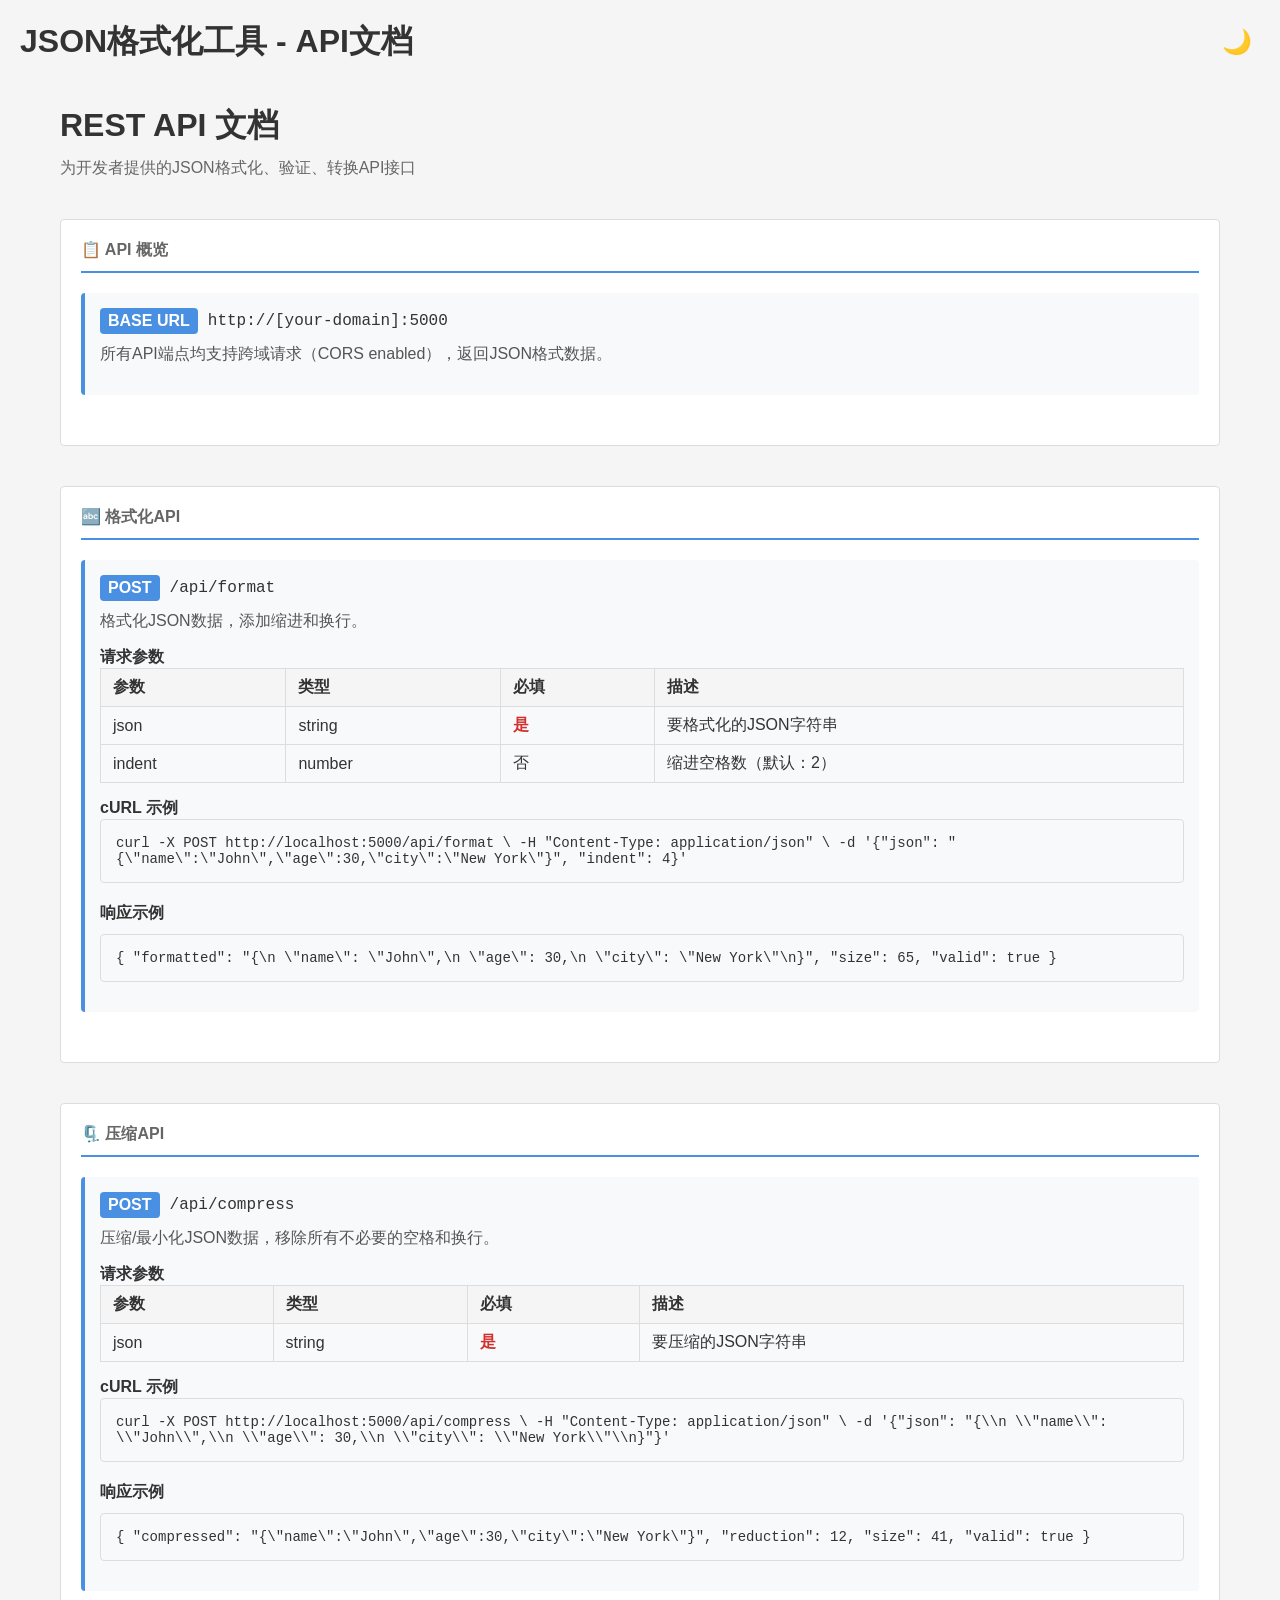
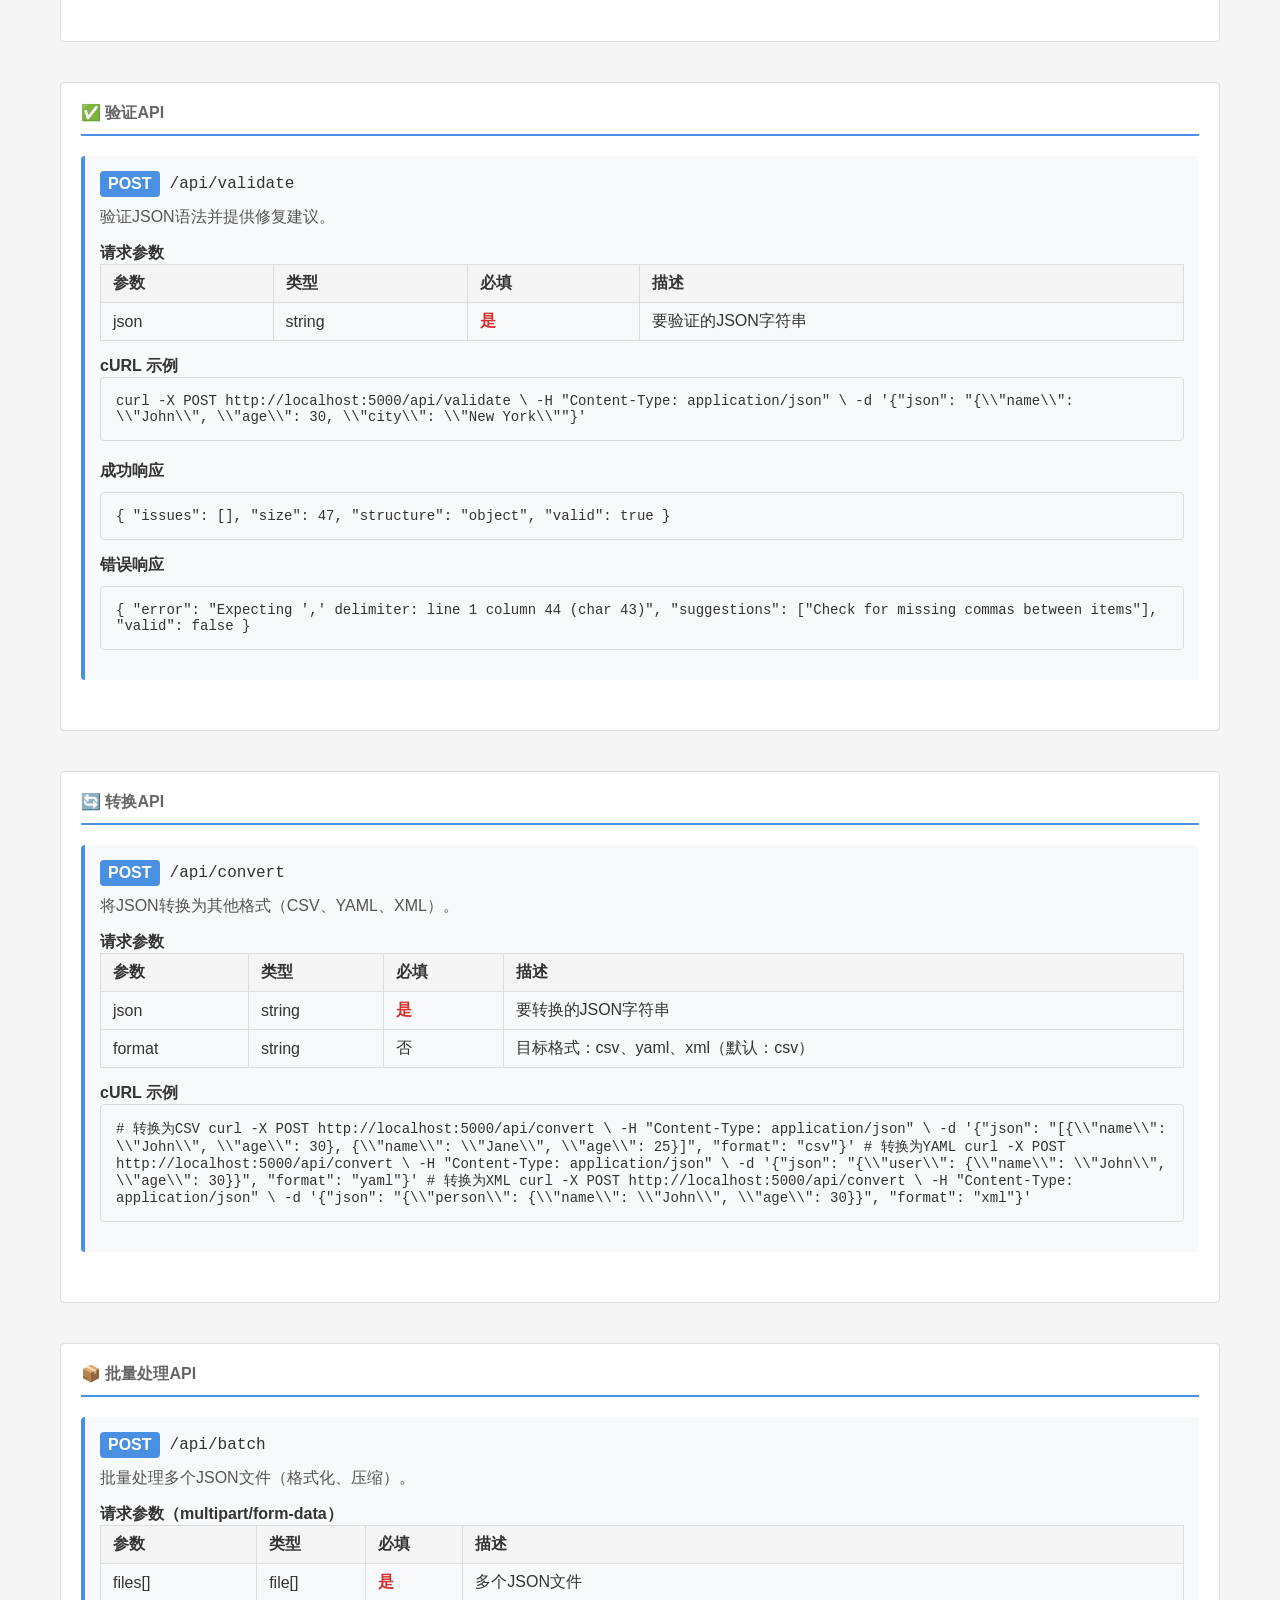
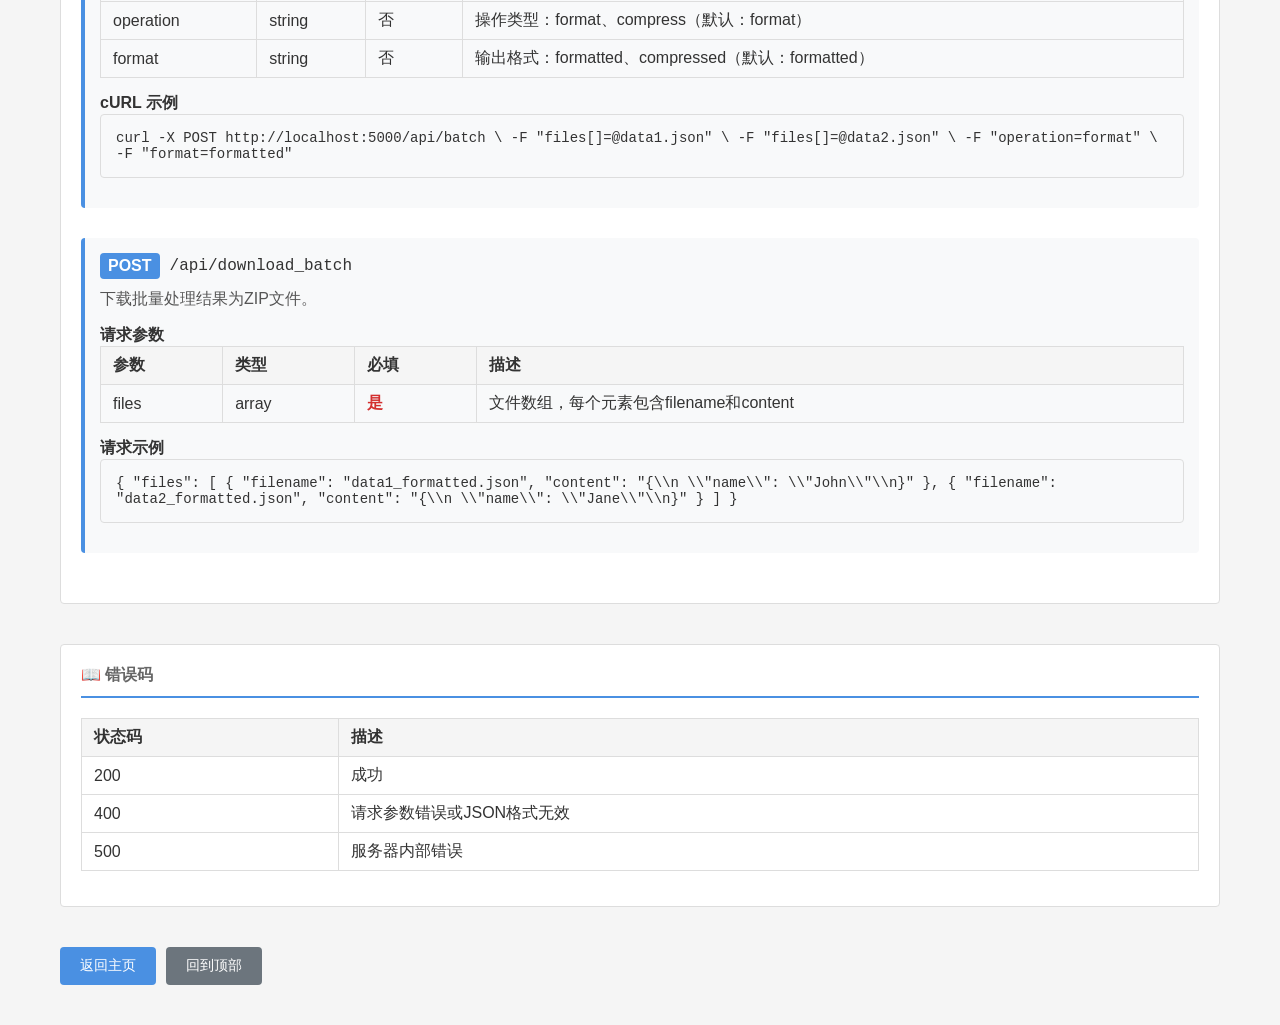
==== templates/api_docs.html @ c49b16a7 "feat: 添加REST API文档与示例（五期） - 创建API文档页面 (/api/docs)，详细说明所有接口 - 提供格式化API接口示例，支持缩进配置 - 提供压缩、验证、转换API示例 -" ====
<!DOCTYPE html>
<html lang="zh-CN">
<head>
    <meta charset="UTF-8">
    <meta name="viewport" content="width=device-width, initial-scale=1.0">
    <title>JSON格式化工具 - API文档</title>
    <link rel="stylesheet" href="/static/style.css">
    <style>
        .api-container {
            max-width: 1200px;
            margin: 0 auto;
            padding: 20px;
        }
        
        .api-header {
            margin-bottom: 40px;
        }
        
        .api-header h1 {
            margin-bottom: 10px;
        }
        
        .api-header .subtitle {
            color: #666;
            font-size: 16px;
        }
        
        .api-section {
            margin-bottom: 40px;
            padding: 20px;
            background-color: white;
            border: 1px solid #ddd;
            border-radius: 4px;
        }
        
        body.dark-theme .api-section {
            background-color: #2d2d2d;
            border-color: #444;
        }
        
        .api-section h2 {
            margin-top: 0;
            margin-bottom: 20px;
            padding-bottom: 10px;
            border-bottom: 2px solid #4a90e2;
        }
        
        .endpoint {
            margin-bottom: 30px;
            padding: 15px;
            background-color: #f8f9fa;
            border-left: 4px solid #4a90e2;
            border-radius: 4px;
        }
        
        body.dark-theme .endpoint {
            background-color: #363636;
        }
        
        .endpoint-header {
            display: flex;
            align-items: center;
            margin-bottom: 10px;
        }
        
        .method {
            display: inline-block;
            padding: 4px 8px;
            background-color: #4a90e2;
            color: white;
            border-radius: 4px;
            font-weight: bold;
            margin-right: 10px;
        }
        
        .path {
            font-family: monospace;
            font-size: 16px;
            color: #333;
        }
        
        body.dark-theme .path {
            color: #e0e0e0;
        }
        
        .endpoint-desc {
            margin-bottom: 15px;
            color: #555;
        }
        
        body.dark-theme .endpoint-desc {
            color: #ccc;
        }
        
        .param-table {
            width: 100%;
            border-collapse: collapse;
            margin-bottom: 15px;
        }
        
        .param-table th, .param-table td {
            padding: 8px 12px;
            text-align: left;
            border: 1px solid #ddd;
        }
        
        body.dark-theme .param-table th,
        body.dark-theme .param-table td {
            border-color: #444;
        }
        
        .param-table th {
            background-color: #f5f5f5;
            font-weight: bold;
        }
        
        body.dark-theme .param-table th {
            background-color: #363636;
        }
        
        .required {
            color: #d32f2f;
            font-weight: bold;
        }
        
        .code-block {
            background-color: #f8f9fa;
            border: 1px solid #ddd;
            border-radius: 4px;
            padding: 15px;
            font-family: "Monaco", "Menlo", "Ubuntu Mono", monospace;
            font-size: 14px;
            overflow-x: auto;
            margin-bottom: 15px;
        }
        
        body.dark-theme .code-block {
            background-color: #2d2d2d;
            border-color: #444;
        }
        
        .response-example {
            margin-top: 20px;
        }
        
        .response-example h4 {
            margin-bottom: 10px;
        }
        
        .nav-buttons {
            margin-top: 30px;
            display: flex;
            gap: 10px;
        }
        
        .nav-btn {
            padding: 10px 20px;
            background-color: #4a90e2;
            color: white;
            border: none;
            border-radius: 4px;
            cursor: pointer;
            text-decoration: none;
            display: inline-block;
            font-size: 14px;
        }
        
        .nav-btn:hover {
            background-color: #357abd;
        }
        
        .nav-btn.secondary {
            background-color: #6c757d;
        }
        
        .nav-btn.secondary:hover {
            background-color: #5a6268;
        }
    </style>
</head>
<body>
    <div class="container">
        <div class="header">
            <h1>JSON格式化工具 - API文档</h1>
            <button id="theme-toggle" class="theme-toggle" title="切换主题">🌙</button>
        </div>
        
        <div class="api-container">
            <div class="api-header">
                <h1>REST API 文档</h1>
                <div class="subtitle">
                    为开发者提供的JSON格式化、验证、转换API接口
                </div>
            </div>
            
            <div class="api-section">
                <h2>📋 API 概览</h2>
                <div class="endpoint">
                    <div class="endpoint-header">
                        <span class="method">BASE URL</span>
                        <span class="path">http://[your-domain]:5000</span>
                    </div>
                    <div class="endpoint-desc">
                        所有API端点均支持跨域请求（CORS enabled），返回JSON格式数据。
                    </div>
                </div>
            </div>
            
            <div class="api-section">
                <h2>🔤 格式化API</h2>
                
                <div class="endpoint">
                    <div class="endpoint-header">
                        <span class="method">POST</span>
                        <span class="path">/api/format</span>
                    </div>
                    <div class="endpoint-desc">
                        格式化JSON数据，添加缩进和换行。
                    </div>
                    
                    <h4>请求参数</h4>
                    <table class="param-table">
                        <thead>
                            <tr>
                                <th>参数</th>
                                <th>类型</th>
                                <th>必填</th>
                                <th>描述</th>
                            </tr>
                        </thead>
                        <tbody>
                            <tr>
                                <td>json</td>
                                <td>string</td>
                                <td><span class="required">是</span></td>
                                <td>要格式化的JSON字符串</td>
                            </tr>
                            <tr>
                                <td>indent</td>
                                <td>number</td>
                                <td>否</td>
                                <td>缩进空格数（默认：2）</td>
                            </tr>
                        </tbody>
                    </table>
                    
                    <h4>cURL 示例</h4>
                    <div class="code-block">
curl -X POST http://localhost:5000/api/format \
  -H "Content-Type: application/json" \
  -d '{"json": "{\"name\":\"John\",\"age\":30,\"city\":\"New York\"}", "indent": 4}'
                    </div>
                    
                    <div class="response-example">
                        <h4>响应示例</h4>
                        <div class="code-block">
{
  "formatted": "{\n    \"name\": \"John\",\n    \"age\": 30,\n    \"city\": \"New York\"\n}",
  "size": 65,
  "valid": true
}
                        </div>
                    </div>
                </div>
            </div>
            
            <div class="api-section">
                <h2>🗜️ 压缩API</h2>
                
                <div class="endpoint">
                    <div class="endpoint-header">
                        <span class="method">POST</span>
                        <span class="path">/api/compress</span>
                    </div>
                    <div class="endpoint-desc">
                        压缩/最小化JSON数据，移除所有不必要的空格和换行。
                    </div>
                    
                    <h4>请求参数</h4>
                    <table class="param-table">
                        <thead>
                            <tr>
                                <th>参数</th>
                                <th>类型</th>
                                <th>必填</th>
                                <th>描述</th>
                            </tr>
                        </thead>
                        <tbody>
                            <tr>
                                <td>json</td>
                                <td>string</td>
                                <td><span class="required">是</span></td>
                                <td>要压缩的JSON字符串</td>
                            </tr>
                        </tbody>
                    </table>
                    
                    <h4>cURL 示例</h4>
                    <div class="code-block">
curl -X POST http://localhost:5000/api/compress \
  -H "Content-Type: application/json" \
  -d '{"json": "{\\n    \\"name\\": \\"John\\",\\n    \\"age\\": 30,\\n    \\"city\\": \\"New York\\"\\n}"}'
                    </div>
                    
                    <div class="response-example">
                        <h4>响应示例</h4>
                        <div class="code-block">
{
  "compressed": "{\"name\":\"John\",\"age\":30,\"city\":\"New York\"}",
  "reduction": 12,
  "size": 41,
  "valid": true
}
                        </div>
                    </div>
                </div>
            </div>
            
            <div class="api-section">
                <h2>✅ 验证API</h2>
                
                <div class="endpoint">
                    <div class="endpoint-header">
                        <span class="method">POST</span>
                        <span class="path">/api/validate</span>
                    </div>
                    <div class="endpoint-desc">
                        验证JSON语法并提供修复建议。
                    </div>
                    
                    <h4>请求参数</h4>
                    <table class="param-table">
                        <thead>
                            <tr>
                                <th>参数</th>
                                <th>类型</th>
                                <th>必填</th>
                                <th>描述</th>
                            </tr>
                        </thead>
                        <tbody>
                            <tr>
                                <td>json</td>
                                <td>string</td>
                                <td><span class="required">是</span></td>
                                <td>要验证的JSON字符串</td>
                            </tr>
                        </tbody>
                    </table>
                    
                    <h4>cURL 示例</h4>
                    <div class="code-block">
curl -X POST http://localhost:5000/api/validate \
  -H "Content-Type: application/json" \
  -d '{"json": "{\\"name\\": \\"John\\", \\"age\\": 30, \\"city\\": \\"New York\\""}'
                    </div>
                    
                    <div class="response-example">
                        <h4>成功响应</h4>
                        <div class="code-block">
{
  "issues": [],
  "size": 47,
  "structure": "object",
  "valid": true
}
                        </div>
                        
                        <h4>错误响应</h4>
                        <div class="code-block">
{
  "error": "Expecting ',' delimiter: line 1 column 44 (char 43)",
  "suggestions": ["Check for missing commas between items"],
  "valid": false
}
                        </div>
                    </div>
                </div>
            </div>
            
            <div class="api-section">
                <h2>🔄 转换API</h2>
                
                <div class="endpoint">
                    <div class="endpoint-header">
                        <span class="method">POST</span>
                        <span class="path">/api/convert</span>
                    </div>
                    <div class="endpoint-desc">
                        将JSON转换为其他格式（CSV、YAML、XML）。
                    </div>
                    
                    <h4>请求参数</h4>
                    <table class="param-table">
                        <thead>
                            <tr>
                                <th>参数</th>
                                <th>类型</th>
                                <th>必填</th>
                                <th>描述</th>
                            </tr>
                        </thead>
                        <tbody>
                            <tr>
                                <td>json</td>
                                <td>string</td>
                                <td><span class="required">是</span></td>
                                <td>要转换的JSON字符串</td>
                            </tr>
                            <tr>
                                <td>format</td>
                                <td>string</td>
                                <td>否</td>
                                <td>目标格式：csv、yaml、xml（默认：csv）</td>
                            </tr>
                        </tbody>
                    </table>
                    
                    <h4>cURL 示例</h4>
                    <div class="code-block">
# 转换为CSV
curl -X POST http://localhost:5000/api/convert \
  -H "Content-Type: application/json" \
  -d '{"json": "[{\\"name\\": \\"John\\", \\"age\\": 30}, {\\"name\\": \\"Jane\\", \\"age\\": 25}]", "format": "csv"}'

# 转换为YAML
curl -X POST http://localhost:5000/api/convert \
  -H "Content-Type: application/json" \
  -d '{"json": "{\\"user\\": {\\"name\\": \\"John\\", \\"age\\": 30}}", "format": "yaml"}'

# 转换为XML
curl -X POST http://localhost:5000/api/convert \
  -H "Content-Type: application/json" \
  -d '{"json": "{\\"person\\": {\\"name\\": \\"John\\", \\"age\\": 30}}", "format": "xml"}'
                    </div>
                </div>
            </div>
            
            <div class="api-section">
                <h2>📦 批量处理API</h2>
                
                <div class="endpoint">
                    <div class="endpoint-header">
                        <span class="method">POST</span>
                        <span class="path">/api/batch</span>
                    </div>
                    <div class="endpoint-desc">
                        批量处理多个JSON文件（格式化、压缩）。
                    </div>
                    
                    <h4>请求参数（multipart/form-data）</h4>
                    <table class="param-table">
                        <thead>
                            <tr>
                                <th>参数</th>
                                <th>类型</th>
                                <th>必填</th>
                                <th>描述</th>
                            </tr>
                        </thead>
                        <tbody>
                            <tr>
                                <td>files[]</td>
                                <td>file[]</td>
                                <td><span class="required">是</span></td>
                                <td>多个JSON文件</td>
                            </tr>
                            <tr>
                                <td>operation</td>
                                <td>string</td>
                                <td>否</td>
                                <td>操作类型：format、compress（默认：format）</td>
                            </tr>
                            <tr>
                                <td>format</td>
                                <td>string</td>
                                <td>否</td>
                                <td>输出格式：formatted、compressed（默认：formatted）</td>
                            </tr>
                        </tbody>
                    </table>
                    
                    <h4>cURL 示例</h4>
                    <div class="code-block">
curl -X POST http://localhost:5000/api/batch \
  -F "files[]=@data1.json" \
  -F "files[]=@data2.json" \
  -F "operation=format" \
  -F "format=formatted"
                    </div>
                </div>
                
                <div class="endpoint">
                    <div class="endpoint-header">
                        <span class="method">POST</span>
                        <span class="path">/api/download_batch</span>
                    </div>
                    <div class="endpoint-desc">
                        下载批量处理结果为ZIP文件。
                    </div>
                    
                    <h4>请求参数</h4>
                    <table class="param-table">
                        <thead>
                            <tr>
                                <th>参数</th>
                                <th>类型</th>
                                <th>必填</th>
                                <th>描述</th>
                            </tr>
                        </thead>
                        <tbody>
                            <tr>
                                <td>files</td>
                                <td>array</td>
                                <td><span class="required">是</span></td>
                                <td>文件数组，每个元素包含filename和content</td>
                            </tr>
                        </tbody>
                    </table>
                    
                    <h4>请求示例</h4>
                    <div class="code-block">
{
  "files": [
    {
      "filename": "data1_formatted.json",
      "content": "{\\n  \\"name\\": \\"John\\"\\n}"
    },
    {
      "filename": "data2_formatted.json",
      "content": "{\\n  \\"name\\": \\"Jane\\"\\n}"
    }
  ]
}
                    </div>
                </div>
            </div>
            
            <div class="api-section">
                <h2>📖 错误码</h2>
                <table class="param-table">
                    <thead>
                        <tr>
                            <th>状态码</th>
                            <th>描述</th>
                        </tr>
                    </thead>
                    <tbody>
                        <tr>
                            <td>200</td>
                            <td>成功</td>
                        </tr>
                        <tr>
                            <td>400</td>
                            <td>请求参数错误或JSON格式无效</td>
                        </tr>
                        <tr>
                            <td>500</td>
                            <td>服务器内部错误</td>
                        </tr>
                    </tbody>
                </table>
            </div>
            
            <div class="nav-buttons">
                <a href="/" class="nav-btn">返回主页</a>
                <a href="#top" class="nav-btn secondary">回到顶部</a>
            </div>
        </div>
    </div>
    
    <script src="/static/app.js"></script>
    <script>
        // Initialize theme
        const savedTheme = localStorage.getItem('json-formatter-theme');
        if (savedTheme === 'dark') {
            document.body.classList.add('dark-theme');
            document.getElementById('theme-toggle').textContent = '☀️';
        } else {
            document.getElementById('theme-toggle').textContent = '🌙';
        }
        
        // Theme toggle functionality
        document.getElementById('theme-toggle').addEventListener('click', function() {
            const body = document.body;
            const themeToggle = document.getElementById('theme-toggle');
            
            if (body.classList.contains('dark-theme')) {
                body.classList.remove('dark-theme');
                themeToggle.textContent = '🌙';
                localStorage.setItem('json-formatter-theme', 'light');
            } else {
                body.classList.add('dark-theme');
                themeToggle.textContent = '☀️';
                localStorage.setItem('json-formatter-theme', 'dark');
            }
        });
    </script>
</body>
</html>
---- static/style.css ----
* {
    margin: 0;
    padding: 0;
    box-sizing: border-box;
}

body {
    font-family: -apple-system, BlinkMacSystemFont, "Segoe UI", Roboto, "Helvetica Neue", Arial, sans-serif;
    background-color: #f5f5f5;
    padding: 20px;
    color: #333;
    transition: background-color 0.3s, color 0.3s;
}

body.dark-theme {
    background-color: #1a1a1a;
    color: #e0e0e0;
}

.container {
    max-width: 1400px;
    margin: 0 auto;
}

.header {
    display: flex;
    justify-content: space-between;
    align-items: center;
    margin-bottom: 20px;
}

.main-layout {
    display: flex;
    gap: 20px;
    height: calc(100vh - 120px);
}

.history-panel {
    width: 300px;
    background-color: white;
    border: 1px solid #ddd;
    border-radius: 4px;
    display: flex;
    flex-direction: column;
    overflow: hidden;
    transition: background-color 0.3s, border-color 0.3s;
}

body.dark-theme .history-panel {
    background-color: #2d2d2d;
    border-color: #444;
}

.history-header {
    padding: 15px;
    border-bottom: 1px solid #ddd;
    display: flex;
    justify-content: space-between;
    align-items: center;
    background-color: #f8f9fa;
    transition: background-color 0.3s, border-color 0.3s;
}

body.dark-theme .history-header {
    background-color: #363636;
    border-color: #444;
}

.history-header h3 {
    margin: 0;
    font-size: 16px;
    color: #333;
}

body.dark-theme .history-header h3 {
    color: #e0e0e0;
}

.history-controls {
    display: flex;
    gap: 5px;
}

.history-control-btn {
    background: none;
    border: none;
    cursor: pointer;
    padding: 5px;
    border-radius: 4px;
    font-size: 16px;
    opacity: 0.7;
    transition: opacity 0.3s, background-color 0.3s;
}

.history-control-btn:hover {
    opacity: 1;
    background-color: rgba(0, 0, 0, 0.1);
}

body.dark-theme .history-control-btn:hover {
    background-color: rgba(255, 255, 255, 0.1);
}

.history-list {
    flex: 1;
    overflow-y: auto;
    padding: 10px;
}

.history-empty {
    padding: 20px;
    text-align: center;
    color: #999;
    font-size: 14px;
}

.history-item {
    padding: 10px;
    border: 1px solid #eee;
    border-radius: 4px;
    margin-bottom: 8px;
    cursor: pointer;
    transition: background-color 0.3s, border-color 0.3s;
}

.history-item:hover {
    background-color: #f5f5f5;
}

body.dark-theme .history-item {
    border-color: #444;
}

body.dark-theme .history-item:hover {
    background-color: #363636;
}

.history-item.active {
    background-color: #e3f2fd;
    border-color: #4a90e2;
}

body.dark-theme .history-item.active {
    background-color: #2a4365;
    border-color: #1976d2;
}

.history-time {
    font-size: 12px;
    color: #666;
    margin-bottom: 4px;
}

body.dark-theme .history-time {
    color: #aaa;
}

.history-preview {
    font-family: monospace;
    font-size: 12px;
    color: #333;
    white-space: nowrap;
    overflow: hidden;
    text-overflow: ellipsis;
    margin-bottom: 4px;
}

body.dark-theme .history-preview {
    color: #ccc;
}

.history-size {
    font-size: 11px;
    color: #999;
}

body.dark-theme .history-size {
    color: #777;
}

.history-settings {
    padding: 15px;
    border-top: 1px solid #ddd;
    background-color: #f8f9fa;
    transition: background-color 0.3s, border-color 0.3s;
}

body.dark-theme .history-settings {
    background-color: #363636;
    border-color: #444;
}

.history-setting-item {
    margin-bottom: 10px;
}

.history-setting-item label {
    font-size: 14px;
    color: #333;
}

body.dark-theme .history-setting-item label {
    color: #e0e0e0;
}

.history-setting-item input[type="number"] {
    width: 60px;
    padding: 4px 8px;
    border: 1px solid #ddd;
    border-radius: 4px;
    background-color: white;
    color: #333;
    transition: background-color 0.3s, border-color 0.3s, color 0.3s;
}

body.dark-theme .history-setting-item input[type="number"] {
    background-color: #2d2d2d;
    border-color: #444;
    color: #e0e0e0;
}

.work-area {
    flex: 1;
    display: flex;
    flex-direction: column;
    gap: 20px;
}

.theme-toggle {
    background: none;
    border: none;
    font-size: 24px;
    cursor: pointer;
    padding: 8px;
    border-radius: 50%;
    transition: background-color 0.3s, transform 0.2s;
}

.theme-toggle:hover {
    background-color: rgba(0, 0, 0, 0.1);
    transform: scale(1.1);
}

body.dark-theme .theme-toggle:hover {
    background-color: rgba(255, 255, 255, 0.1);
}

.header-buttons {
    display: flex;
    gap: 10px;
}

.api-docs-btn {
    background: none;
    border: 1px solid #4a90e2;
    font-size: 16px;
    cursor: pointer;
    padding: 8px 16px;
    border-radius: 4px;
    text-decoration: none;
    color: #4a90e2;
    transition: background-color 0.3s, transform 0.2s;
}

.api-docs-btn:hover {
    background-color: rgba(74, 144, 226, 0.1);
    transform: scale(1.05);
}

body.dark-theme .api-docs-btn {
    border-color: #82aaff;
    color: #82aaff;
}

body.dark-theme .api-docs-btn:hover {
    background-color: rgba(130, 170, 255, 0.1);
}

h1 {
    color: #333;
    margin-bottom: 0;
}

body.dark-theme h1 {
    color: #e0e0e0;
}

.input-section, .output-section {
    flex: 1;
    display: flex;
    flex-direction: column;
}

h2 {
    font-size: 16px;
    color: #666;
    margin-bottom: 10px;
}

#json-input {
    flex: 1;
    padding: 15px;
    font-family: "Monaco", "Menlo", "Ubuntu Mono", monospace;
    font-size: 14px;
    border: 1px solid #ddd;
    border-radius: 4px;
    resize: none;
    outline: none;
    background-color: white;
    color: #333;
    transition: background-color 0.3s, border-color 0.3s, color 0.3s;
}

#json-input:focus {
    border-color: #4a90e2;
}

body.dark-theme #json-input {
    background-color: #2d2d2d;
    border-color: #444;
    color: #e0e0e0;
}

body.dark-theme #json-input:focus {
    border-color: #1976d2;
}

#format-btn {
    margin-top: 10px;
    padding: 12px 30px;
    font-size: 16px;
    background-color: #4a90e2;
    color: white;
    border: none;
    border-radius: 4px;
    cursor: pointer;
    transition: background-color 0.3s;
}

#format-btn:hover {
    background-color: #357abd;
}

#format-btn:active {
    background-color: #2a5f8f;
}

#json-output {
    flex: 1;
    padding: 15px;
    font-family: "Monaco", "Menlo", "Ubuntu Mono", monospace;
    font-size: 14px;
    background-color: #fff;
    border: 1px solid #ddd;
    border-radius: 4px;
    overflow: auto;
    white-space: pre-wrap;
    word-wrap: break-word;
}

.error {
    color: #d32f2f;
}

/* JSON syntax highlighting - Light theme */
.json-null {
    color: #999;
}

.json-boolean {
    color: #9c27b0;
}

.json-number {
    color: #ff9800;
}

.json-string {
    color: #4caf50;
}

.json-key {
    color: #2196f3;
}

/* Dark theme JSON syntax highlighting */
body.dark-theme .json-null {
    color: #999;
}

body.dark-theme .json-boolean {
    color: #c792ea;
}

body.dark-theme .json-number {
    color: #f78c6c;
}

body.dark-theme .json-string {
    color: #c3e88d;
}

body.dark-theme .json-key {
    color: #82aaff;
}

.json-bracket {
    color: #333;
}

.json-collapsible {
    cursor: pointer;
}

.json-collapsible:hover {
    background-color: #f0f0f0;
}

.json-ellipsis {
    color: #4a90e2;
    font-weight: bold;
}

.json-content {
    display: none;
}

/* Action buttons and controls */
.controls {
    display: flex;
    flex-direction: column;
    gap: 10px;
    margin-top: 10px;
}

.action-buttons {
    display: flex;
    gap: 10px;
}

.indent-selector {
    display: flex;
    align-items: center;
    gap: 8px;
    font-size: 14px;
    color: #666;
}

.indent-selector select {
    padding: 6px 12px;
    border: 1px solid #ddd;
    border-radius: 4px;
    background-color: white;
    font-size: 14px;
    color: #333;
    outline: none;
    cursor: pointer;
    transition: background-color 0.3s, border-color 0.3s, color 0.3s;
}

.indent-selector select:focus {
    border-color: #4a90e2;
}

body.dark-theme .indent-selector select {
    background-color: #2d2d2d;
    border-color: #444;
    color: #e0e0e0;
}

body.dark-theme .indent-selector label {
    color: #aaa;
}

/* Upload section */
.upload-section {
    margin-top: 15px;
}

.upload-options {
    display: flex;
    gap: 10px;
    margin-bottom: 10px;
}

.upload-btn {
    padding: 8px 16px;
    font-size: 14px;
    background-color: #6c757d;
    color: white;
    border: none;
    border-radius: 4px;
    cursor: pointer;
    transition: background-color 0.3s;
}

.upload-btn:hover {
    background-color: #5a6268;
}

.upload-btn.active {
    background-color: #007bff;
}

body.dark-theme .upload-btn {
    background-color: #444;
}

body.dark-theme .upload-btn:hover {
    background-color: #555;
}

body.dark-theme .upload-btn.active {
    background-color: #1976d2;
}

.url-input-container {
    display: flex;
    gap: 8px;
    margin-top: 10px;
}

.url-input {
    flex: 1;
    padding: 8px 12px;
    border: 1px solid #ddd;
    border-radius: 4px;
    font-size: 14px;
    outline: none;
}

.url-input:focus {
    border-color: #4a90e2;
}

.url-load-btn {
    padding: 8px 16px;
    font-size: 14px;
    background-color: #28a745;
    color: white;
    border: none;
    border-radius: 4px;
    cursor: pointer;
    transition: background-color 0.3s;
}

.url-load-btn:hover {
    background-color: #218838;
}

.upload-error {
    margin-top: 8px;
    padding: 8px 12px;
    background-color: #f8d7da;
    color: #721c24;
    border: 1px solid #f5c6cb;
    border-radius: 4px;
    font-size: 13px;
    display: none;
}

.upload-error.show {
    display: block;
}

/* Validation section */
.validation-section {
    margin-top: 15px;
    border-top: 1px solid #eee;
    padding-top: 15px;
}

.validation-header {
    display: flex;
    justify-content: space-between;
    align-items: center;
    margin-bottom: 8px;
}

.validation-header label {
    display: flex;
    align-items: center;
    gap: 6px;
    font-size: 14px;
    color: #666;
    cursor: pointer;
}

.fix-btn {
    padding: 6px 12px;
    font-size: 14px;
    background-color: #ffc107;
    color: #333;
    border: none;
    border-radius: 4px;
    cursor: pointer;
    transition: background-color 0.3s;
}

.fix-btn:hover:not(:disabled) {
    background-color: #e0a800;
}

.fix-btn:disabled {
    background-color: #6c757d;
    color: white;
    cursor: not-allowed;
    opacity: 0.6;
}

.validation-result {
    padding: 10px;
    background-color: #f8f9fa;
    border: 1px solid #e9ecef;
    border-radius: 4px;
    font-size: 13px;
    max-height: 120px;
    overflow-y: auto;
}

.validation-error {
    color: #721c24;
    background-color: #f8d7da;
    border: 1px solid #f5c6cb;
    padding: 8px;
    border-radius: 4px;
    margin-bottom: 5px;
}

.validation-success {
    color: #155724;
    background-color: #d4edda;
    border: 1px solid #c3e6cb;
    padding: 8px;
    border-radius: 4px;
}

.input-error {
    background-color: #ffe6e6;
    border: 1px solid #ffcccc;
    color: #d32f2f;
}

.line-number {
    font-weight: bold;
    color: #d32f2f;
}

/* XML View */
.output-view-switcher {
    display: flex;
    gap: 4px;
    background-color: #f1f3f4;
    border-radius: 4px;
    padding: 2px;
}

.view-btn {
    padding: 4px 12px;
    font-size: 14px;
    background-color: transparent;
    color: #666;
    border: none;
    border-radius: 2px;
    cursor: pointer;
    transition: all 0.3s;
}

.view-btn:hover {
    background-color: rgba(0, 0, 0, 0.05);
}

.view-btn.active {
    background-color: white;
    color: #333;
    box-shadow: 0 1px 3px rgba(0, 0, 0, 0.1);
}

.view-content {
    flex: 1;
}

.view-content pre {
    flex: 1;
    padding: 15px;
    font-family: "Monaco", "Menlo", "Ubuntu Mono", monospace;
    font-size: 14px;
    background-color: #fff;
    border: 1px solid #ddd;
    border-radius: 4px;
    overflow: auto;
    white-space: pre-wrap;
    word-wrap: break-word;
    margin: 0;
    transition: background-color 0.3s, border-color 0.3s, color 0.3s;
}

body.dark-theme .view-content pre {
    background-color: #2d2d2d;
    border-color: #444;
    color: #e0e0e0;
}

/* XML syntax highlighting */
.xml-tag {
    color: #005a9c;
}

.xml-attr-name {
    color: #8a2be2;
}

.xml-attr-value {
    color: #008000;
}

body.dark-theme .xml-tag {
    color: #6699cc;
}

body.dark-theme .xml-attr-name {
    color: #c792ea;
}

body.dark-theme .xml-attr-value {
    color: #c3e88d;
}

.xml-text {
    color: #333;
}

.xml-comment {
    color: #888;
    font-style: italic;
}

/* Converter dropdown */
.converter-dropdown {
    position: relative;
    display: inline-block;
}

.converter-menu {
    position: absolute;
    top: 100%;
    left: 0;
    background-color: white;
    border: 1px solid #ddd;
    border-radius: 4px;
    box-shadow: 0 2px 8px rgba(0,0,0,0.1);
    display: none;
    min-width: 120px;
    z-index: 1000;
}

.converter-dropdown:hover .converter-menu {
    display: block;
}

.converter-option {
    display: block;
    width: 100%;
    padding: 8px 12px;
    background: none;
    border: none;
    text-align: left;
    cursor: pointer;
    color: #333;
    font-size: 14px;
}

.converter-option:hover {
    background-color: #f5f5f5;
}

/* Code generation dropdown */
.codegen-dropdown {
    position: relative;
    display: inline-block;
}

.codegen-menu {
    position: absolute;
    top: 100%;
    left: 0;
    background-color: white;
    border: 1px solid #ddd;
    border-radius: 4px;
    box-shadow: 0 2px 8px rgba(0,0,0,0.1);
    display: none;
    min-width: 140px;
    z-index: 1000;
}

.codegen-dropdown:hover .codegen-menu {
    display: block;
}

.codegen-option {
    display: block;
    width: 100%;
    padding: 8px 12px;
    background: none;
    border: none;
    text-align: left;
    cursor: pointer;
    color: #333;
    font-size: 14px;
}

.codegen-option:hover {
    background-color: #f5f5f5;
}

/* Code syntax highlighting */
.code-keyword {
    color: #d73a49;
    font-weight: bold;
}

.code-type {
    color: #005cc5;
}

.code-string {
    color: #032f62;
}

.code-comment {
    color: #6a737d;
    font-style: italic;
}

.code-function {
    color: #6f42c1;
}

/* Compare mode */
.compare-container {
    display: flex;
    gap: 20px;
    height: 400px;
}

.compare-panel {
    flex: 1;
    display: flex;
    flex-direction: column;
}

.compare-header {
    padding: 8px 12px;
    background-color: #f8f9fa;
    border: 1px solid #ddd;
    border-bottom: none;
    border-radius: 4px 4px 0 0;
    font-size: 14px;
    font-weight: bold;
    color: #333;
}

body.dark-theme .compare-header {
    background-color: #363636;
    border-color: #444;
    color: #e0e0e0;
}

.compare-input {
    flex: 1;
    padding: 12px;
    font-family: "Monaco", "Menlo", "Ubuntu Mono", monospace;
    font-size: 14px;
    border: 1px solid #ddd;
    border-bottom: none;
    resize: none;
    outline: none;
    background-color: white;
    color: #333;
    transition: background-color 0.3s, border-color 0.3s, color 0.3s;
}

body.dark-theme .compare-input {
    background-color: #2d2d2d;
    border-color: #444;
    color: #e0e0e0;
}

.compare-output {
    flex: 1;
    padding: 12px;
    font-family: "Monaco", "Menlo", "Ubuntu Mono", monospace;
    font-size: 14px;
    border: 1px solid #ddd;
    border-radius: 0 0 4px 4px;
    overflow: auto;
    white-space: pre-wrap;
    background-color: #fff;
    color: #333;
    transition: background-color 0.3s, border-color 0.3s, color 0.3s;
}

body.dark-theme .compare-output {
    background-color: #2d2d2d;
    border-color: #444;
    color: #e0e0e0;
}

.compare-summary {
    margin-top: 20px;
    padding: 15px;
    border: 1px solid #ddd;
    border-radius: 4px;
    background-color: #f8f9fa;
    transition: background-color 0.3s, border-color 0.3s;
}

body.dark-theme .compare-summary {
    background-color: #363636;
    border-color: #444;
}

.compare-summary h4 {
    margin: 0 0 10px 0;
    color: #333;
}

body.dark-theme .compare-summary h4 {
    color: #e0e0e0;
}

#diff-summary {
    font-size: 14px;
    color: #333;
    margin-bottom: 10px;
}

body.dark-theme #diff-summary {
    color: #e0e0e0;
}

.diff-stats {
    display: flex;
    gap: 15px;
    font-size: 13px;
    color: #666;
}

body.dark-theme .diff-stats {
    color: #aaa;
}

.diff-added {
    background-color: #e6ffed;
    border: 1px solid #a3e9b4;
}

.diff-removed {
    background-color: #ffeef0;
    border: 1px solid #fdb8c0;
}

.diff-changed {
    background-color: #fffacd;
    border: 1px solid #f9d71c;
}

body.dark-theme .diff-added {
    background-color: #1a472a;
    border-color: #2e7d32;
}

body.dark-theme .diff-removed {
    background-color: #4a1f1f;
    border-color: #c62828;
}

body.dark-theme .diff-changed {
    background-color: #5d4037;
    border-color: #ff9800;
}

body.dark-theme .code-keyword {
    color: #ff5370;
}

body.dark-theme .code-type {
    color: #82aaff;
}

body.dark-theme .code-string {
    color: #c3e88d;
}

body.dark-theme .code-comment {
    color: #777;
}

body.dark-theme .code-function {
    color: #c792ea;
}

/* Schema section */
.schema-section {
    margin-top: 15px;
    border-top: 1px solid #eee;
    padding-top: 15px;
}

.schema-header {
    display: flex;
    gap: 10px;
    margin-bottom: 10px;
}

.schema-btn {
    padding: 6px 12px;
    font-size: 14px;
    background-color: #6f42c1;
    color: white;
    border: none;
    border-radius: 4px;
    cursor: pointer;
    transition: background-color 0.3s;
}

.schema-btn:hover:not(:disabled) {
    background-color: #59349c;
}

.schema-btn:disabled {
    background-color: #6c757d;
    cursor: not-allowed;
    opacity: 0.6;
}

.schema-editor {
    width: 100%;
    min-height: 120px;
    padding: 10px;
    font-family: "Monaco", "Menlo", "Ubuntu Mono", monospace;
    font-size: 13px;
    border: 1px solid #ddd;
    border-radius: 4px;
    background-color: #f8f9fa;
    resize: vertical;
    outline: none;
    white-space: pre;
    overflow-x: auto;
}

.schema-editor[contenteditable="true"] {
    background-color: white;
    border-color: #4a90e2;
}

.schema-result {
    margin-top: 8px;
    padding: 8px 12px;
    border-radius: 4px;
    font-size: 13px;
    display: none;
}

.schema-valid {
    background-color: #d4edda;
    border: 1px solid #c3e6cb;
    color: #155724;
}

.schema-invalid {
    background-color: #f8d7da;
    border: 1px solid #f5c6cb;
    color: #721c24;
}

.schema-error {
    font-family: monospace;
    font-size: 12px;
    margin-top: 4px;
    padding-left: 10px;
    border-left: 2px solid #dc3545;
}

.format-btn {
    padding: 12px 30px;
    font-size: 16px;
    background-color: #4a90e2;
    color: white;
    border: none;
    border-radius: 4px;
    cursor: pointer;
    transition: background-color 0.3s;
    flex: 1;
}

.format-btn:hover {
    background-color: #357abd;
}

.compress-btn {
    padding: 12px 30px;
    font-size: 16px;
    background-color: #6c757d;
    color: white;
    border: none;
    border-radius: 4px;
    cursor: pointer;
    transition: background-color 0.3s;
    flex: 1;
}

.compress-btn:hover {
    background-color: #5a6268;
}

.compress-btn.active {
    background-color: #007bff;
}

/* Copy button styles */
.output-header {
    display: flex;
    justify-content: space-between;
    align-items: center;
    margin-bottom: 10px;
}

.copy-btn {
    padding: 6px 12px;
    font-size: 14px;
    background-color: #28a745;
    color: white;
    border: none;
    border-radius: 4px;
    cursor: pointer;
    transition: background-color 0.3s;
}

.copy-btn:hover {
    background-color: #218838;
}

.copy-btn:disabled {
    background-color: #6c757d;
    cursor: not-allowed;
}

body.dark-theme .copy-btn {
    background-color: #2e7d32;
}

body.dark-theme .copy-btn:hover {
    background-color: #1b5e20;
}

body.dark-theme .copy-btn:disabled {
    background-color: #555;
}

/* Dark theme for main buttons */
body.dark-theme #format-btn {
    background-color: #1976d2;
}

body.dark-theme #format-btn:hover {
    background-color: #1565c0;
}

body.dark-theme #format-btn:active {
    background-color: #0d47a1;
}

body.dark-theme .url-load-btn {
    background-color: #2e7d32;
}

body.dark-theme .url-load-btn:hover {
    background-color: #1b5e20;
}

body.dark-theme .fix-btn {
    background-color: #f57c00;
    color: #fff;
}

body.dark-theme .fix-btn:hover:not(:disabled) {
    background-color: #e65100;
}

body.dark-theme .fix-btn:disabled {
    background-color: #555;
    color: #888;
}

/* Dark theme for error messages and toasts */
body.dark-theme .error,
body.dark-theme .upload-error,
body.dark-theme .validation-error,
body.dark-theme .input-error {
    color: #f44336;
}

body.dark-theme .copy-toast {
    background-color: #2e7d32;
}

.copy-toast {
    position: fixed;
    top: 20px;
    right: 20px;
    padding: 12px 20px;
    background-color: #28a745;
    color: white;
    border-radius: 4px;
    box-shadow: 0 2px 8px rgba(0,0,0,0.2);
    opacity: 0;
    transform: translateY(-10px);
    transition: opacity 0.3s, transform 0.3s;
    pointer-events: none;
    z-index: 1000;
}

.copy-toast.show {
    opacity: 1;
    transform: translateY(0);
}

@media (max-width: 768px) {
    .layout {
        flex-direction: column;
    }
}
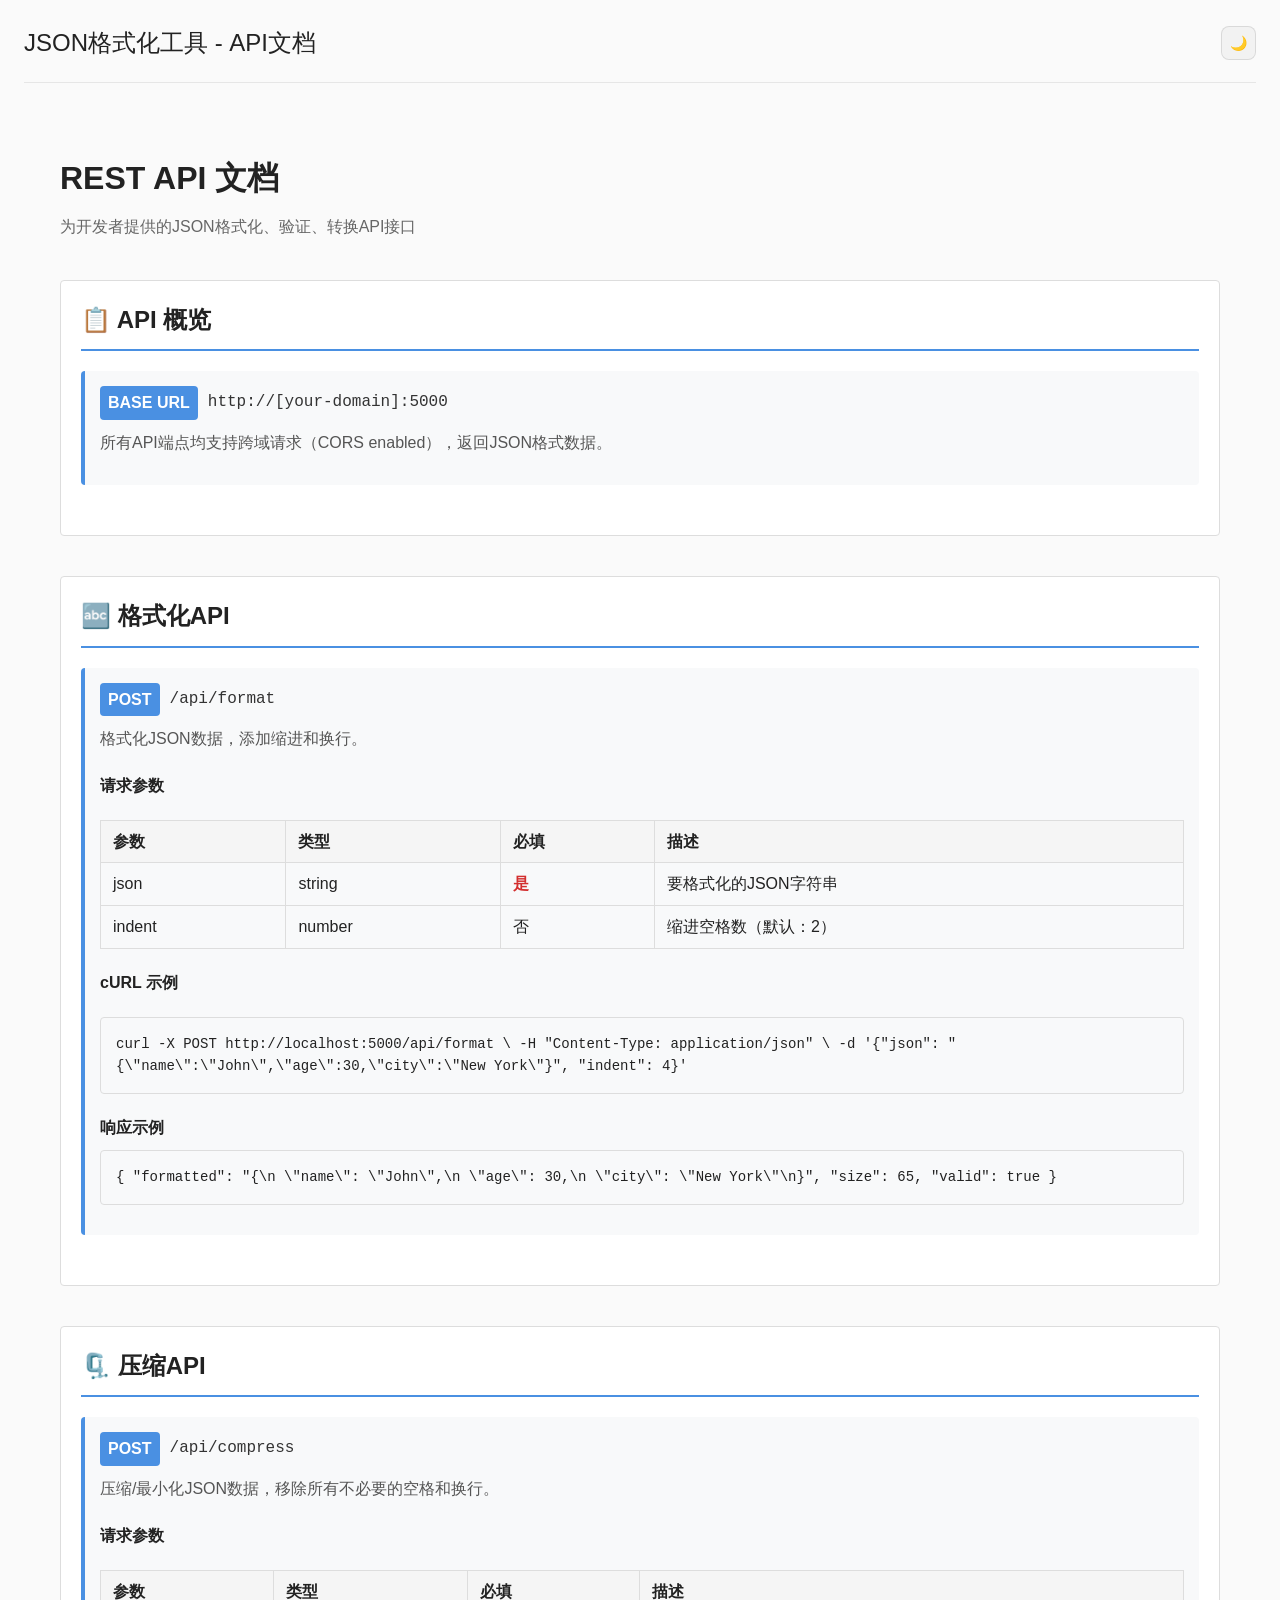
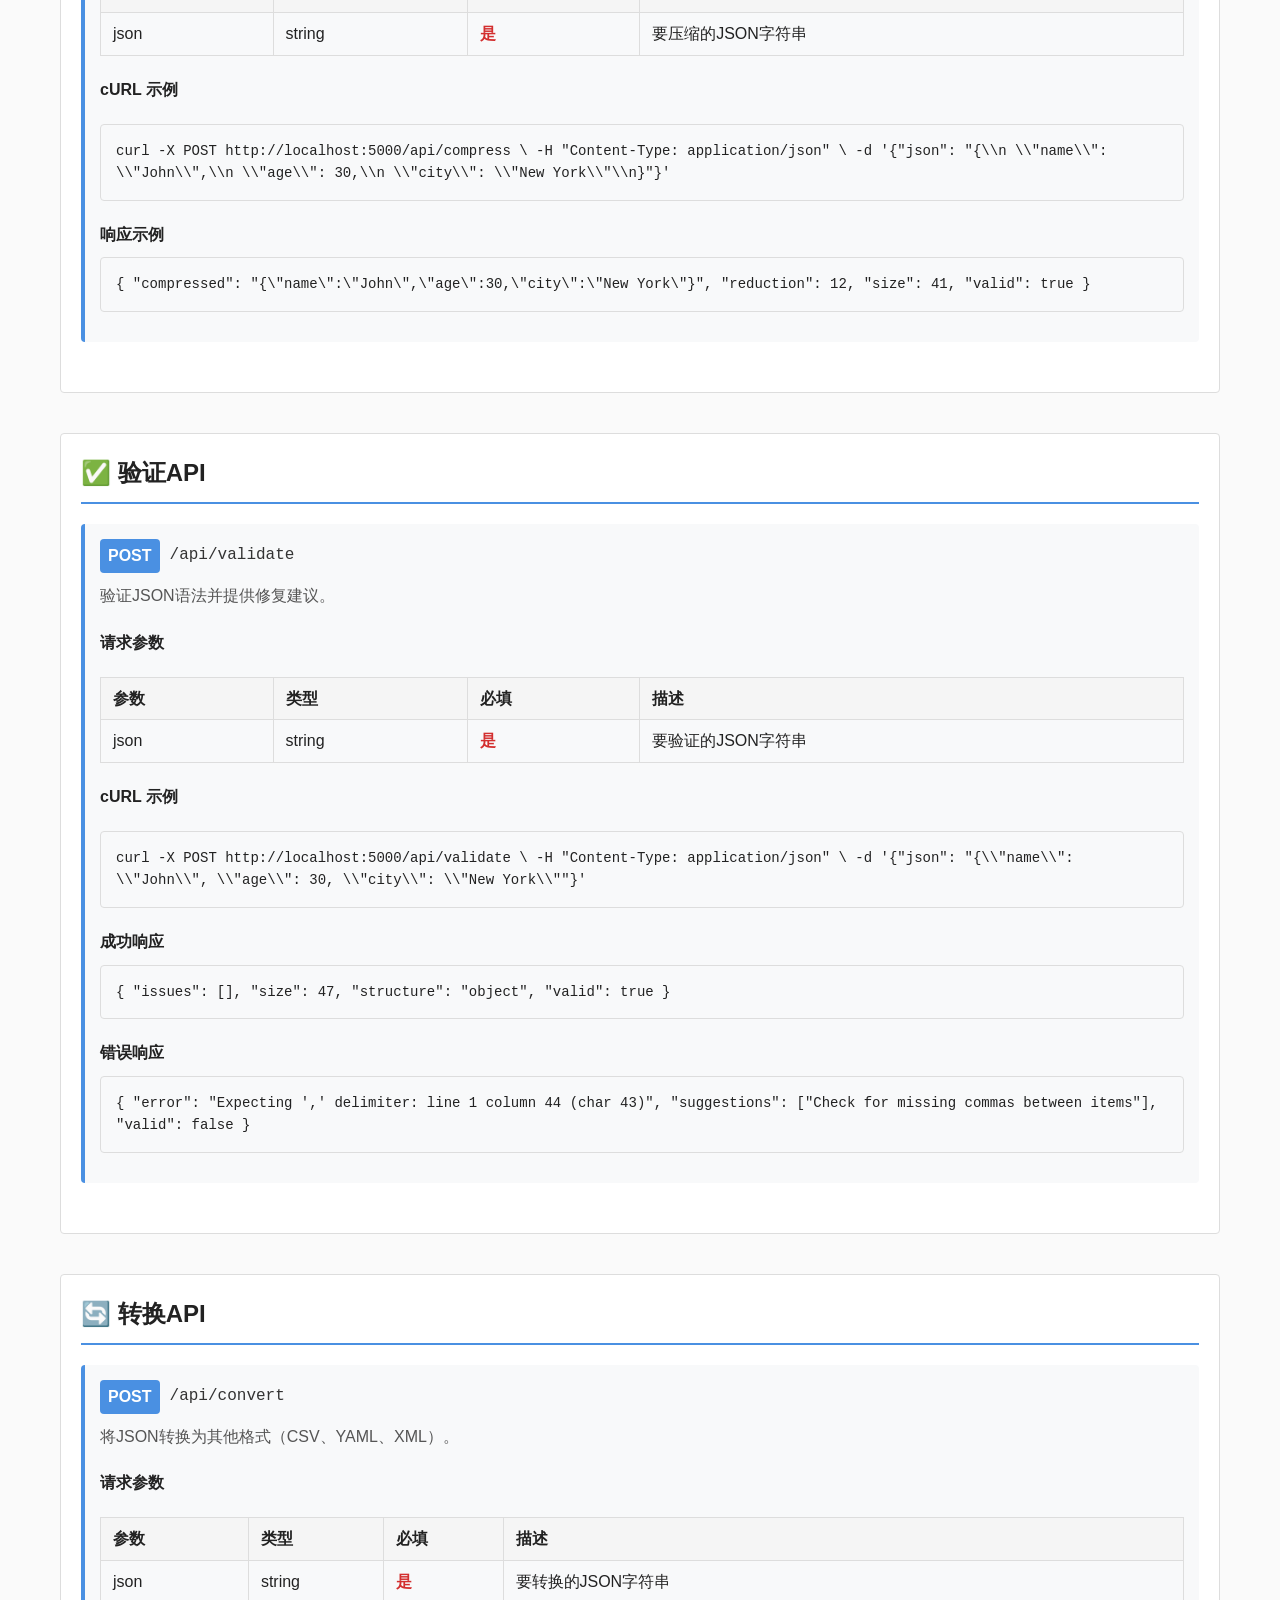
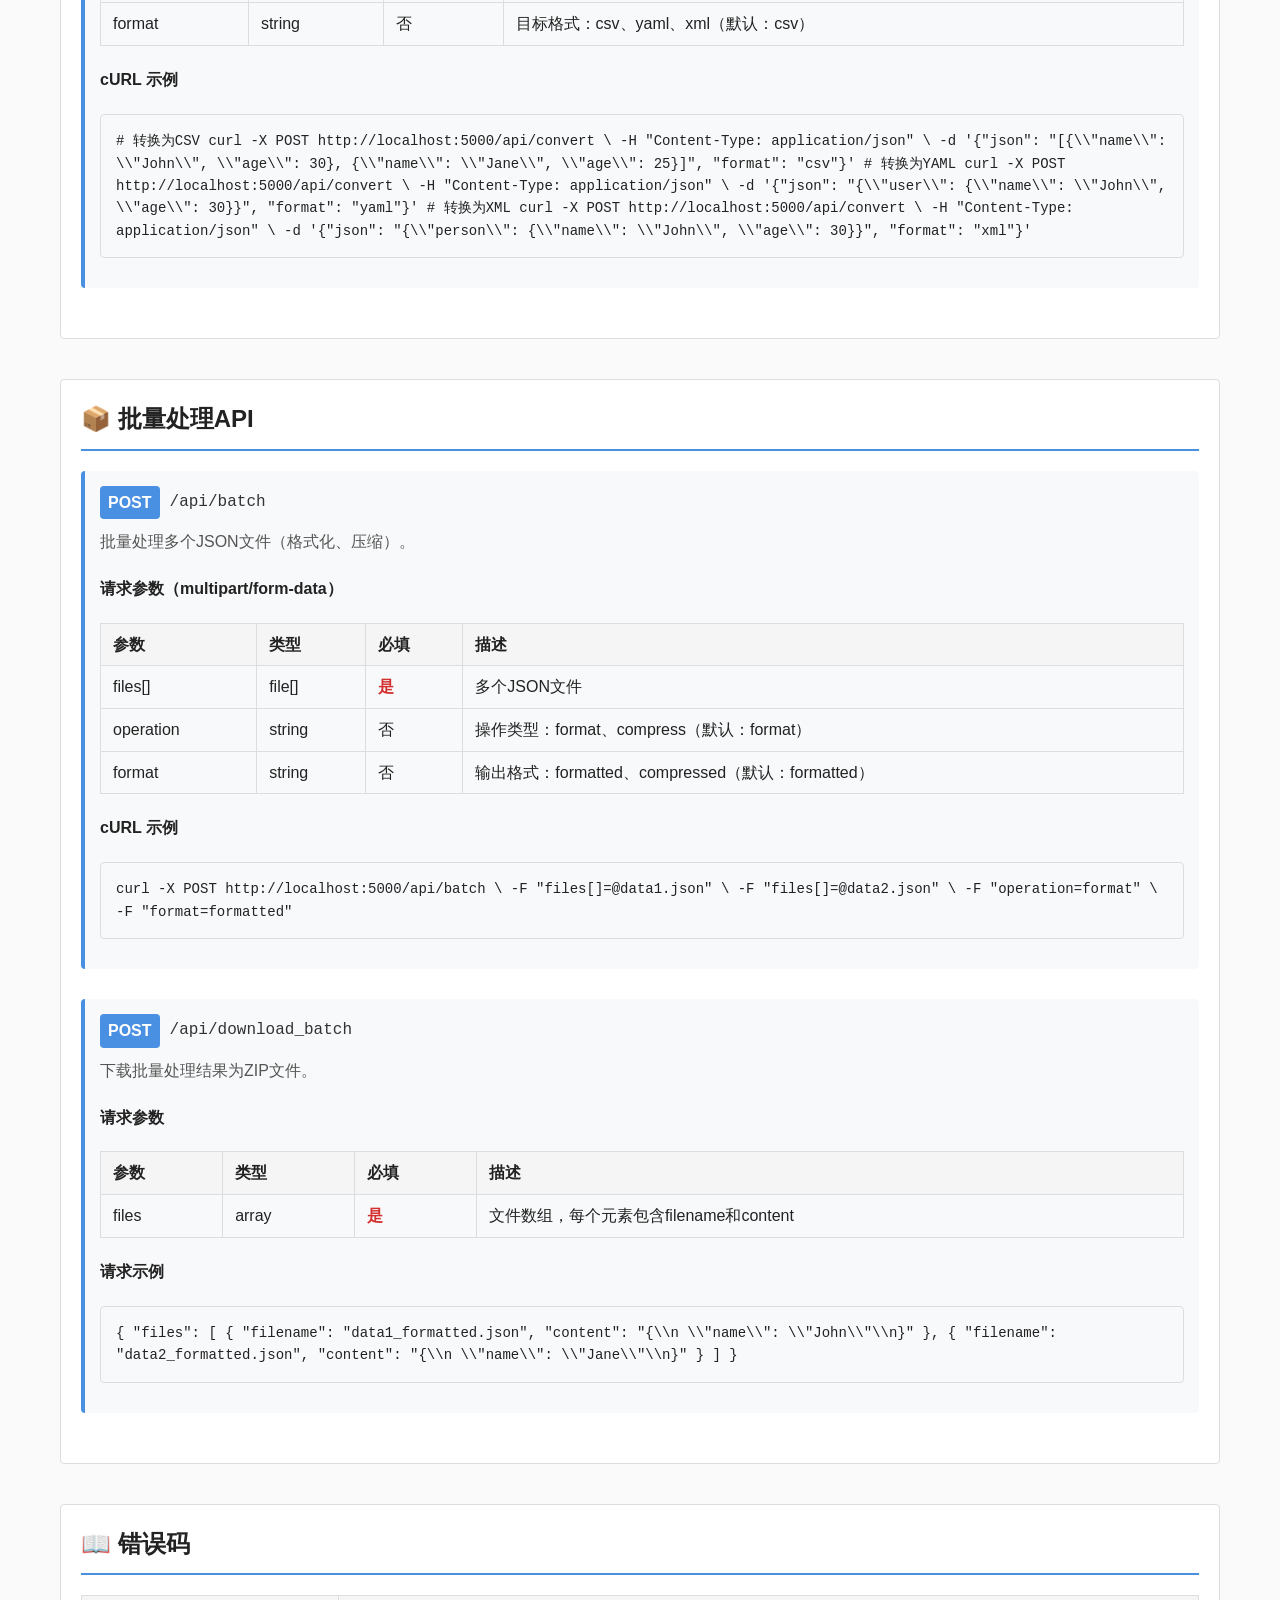
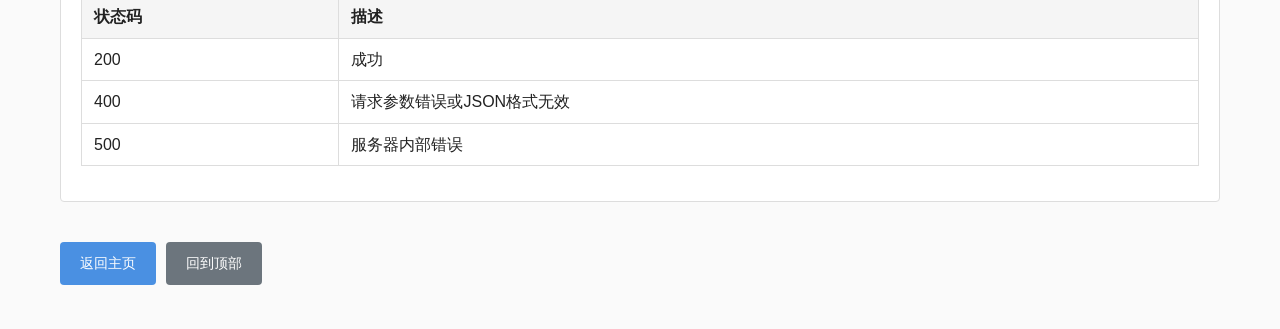
==== commit bbcfe3d5: "feat: 实现极简风格样式优化（任务483） - 创建极简风格CSS文件（style.minimal.css） - 统一配色：浅灰色背景、无框线设计、圆润边框 - 简化按钮样式：扁平化设计，微交互效" ====
--- a/templates/api_docs.html
+++ b/templates/api_docs.html
@@ -4,7 +4,7 @@
     <meta charset="UTF-8">
     <meta name="viewport" content="width=device-width, initial-scale=1.0">
     <title>JSON格式化工具 - API文档</title>
-    <link rel="stylesheet" href="/static/style.css">
+    <link rel="stylesheet" href="/static/style.minimal.css">
     <style>
         .api-container {
             max-width: 1200px;
--- a/static/style.minimal.css
+++ b/static/style.minimal.css
@@ -0,0 +1,557 @@
+/* 极简风格优化 - 任务483 */
+
+/* 1. 整体极简化 */
+* {
+    box-sizing: border-box;
+}
+
+body {
+    font-family: -apple-system, BlinkMacSystemFont, "Segoe UI", Roboto, sans-serif;
+    background: #fafafa;
+    color: #222;
+    line-height: 1.6;
+    margin: 0;
+    padding: 24px;
+    min-height: 100vh;
+}
+
+body.dark-theme {
+    background: #111;
+    color: #eee;
+}
+
+/* 2. 容器极简化 */
+.container {
+    max-width: 1600px;
+    margin: 0 auto;
+}
+
+/* 3. 头部极简化 */
+.header {
+    display: flex;
+    justify-content: space-between;
+    align-items: center;
+    padding-bottom: 20px;
+    margin-bottom: 28px;
+    border-bottom: 1px solid rgba(0, 0, 0, 0.08);
+}
+
+body.dark-theme .header {
+    border-bottom-color: rgba(255, 255, 255, 0.1);
+}
+
+.header h1 {
+    font-size: 24px;
+    font-weight: 500;
+    margin: 0;
+    color: #222;
+}
+
+body.dark-theme .header h1 {
+    color: #eee;
+}
+
+/* 4. 主布局极简化 */
+.main-layout {
+    display: flex;
+    gap: 24px;
+    height: calc(100vh - 140px);
+}
+
+/* 5. 历史面板极简化 */
+.history-panel {
+    width: 260px;
+    background: white;
+    border: 1px solid rgba(0, 0, 0, 0.08);
+    border-radius: 12px;
+    overflow: hidden;
+    display: flex;
+    flex-direction: column;
+}
+
+body.dark-theme .history-panel {
+    background: #1a1a1a;
+    border-color: rgba(255, 255, 255, 0.1);
+}
+
+.history-header {
+    padding: 16px;
+    border-bottom: 1px solid rgba(0, 0, 0, 0.05);
+    background: rgba(0, 0, 0, 0.02);
+}
+
+body.dark-theme .history-header {
+    background: rgba(255, 255, 255, 0.02);
+    border-bottom-color: rgba(255, 255, 255, 0.05);
+}
+
+.history-header h3 {
+    font-size: 14px;
+    font-weight: 500;
+    color: #666;
+    margin: 0;
+}
+
+body.dark-theme .history-header h3 {
+    color: #aaa;
+}
+
+.history-list {
+    flex: 1;
+    padding: 12px;
+    overflow-y: auto;
+}
+
+.history-item {
+    padding: 10px 12px;
+    margin-bottom: 8px;
+    background: rgba(0, 0, 0, 0.02);
+    border: 1px solid rgba(0, 0, 0, 0.05);
+    border-radius: 8px;
+    cursor: pointer;
+    transition: all 0.2s;
+}
+
+.history-item:hover {
+    background: rgba(0, 0, 0, 0.05);
+    border-color: rgba(0, 0, 0, 0.1);
+}
+
+body.dark-theme .history-item {
+    background: rgba(255, 255, 255, 0.02);
+    border-color: rgba(255, 255, 255, 0.05);
+}
+
+body.dark-theme .history-item:hover {
+    background: rgba(255, 255, 255, 0.05);
+    border-color: rgba(255, 255, 255, 0.1);
+}
+
+.history-item.active {
+    background: rgba(74, 144, 226, 0.1);
+    border-color: #4a90e2;
+}
+
+body.dark-theme .history-item.active {
+    background: rgba(130, 170, 255, 0.1);
+    border-color: #82aaff;
+}
+
+/* 6. 工作区极简化 */
+.work-area {
+    flex: 1;
+    display: flex;
+    flex-direction: column;
+    gap: 24px;
+}
+
+.input-section, .output-section {
+    flex: 1;
+    background: white;
+    border: 1px solid rgba(0, 0, 0, 0.08);
+    border-radius: 12px;
+    padding: 24px;
+    display: flex;
+    flex-direction: column;
+}
+
+body.dark-theme .input-section,
+body.dark-theme .output-section {
+    background: #1a1a1a;
+    border-color: rgba(255, 255, 255, 0.1);
+}
+
+.input-section h2, .output-section h2 {
+    font-size: 14px;
+    font-weight: 500;
+    color: #666;
+    margin: 0 0 16px 0;
+    text-transform: uppercase;
+    letter-spacing: 0.5px;
+}
+
+body.dark-theme .input-section h2,
+body.dark-theme .output-section h2 {
+    color: #aaa;
+}
+
+/* 7. 输入框极简化 */
+#json-input {
+    flex: 1;
+    padding: 16px;
+    font-family: "SF Mono", Monaco, Menlo, monospace;
+    font-size: 13px;
+    line-height: 1.7;
+    background: #fafafa;
+    border: 1px solid rgba(0, 0, 0, 0.1);
+    border-radius: 8px;
+    color: #222;
+    resize: none;
+    outline: none;
+    transition: all 0.2s;
+}
+
+#json-input:focus {
+    border-color: #4a90e2;
+    background: white;
+    box-shadow: 0 0 0 3px rgba(74, 144, 226, 0.1);
+}
+
+body.dark-theme #json-input {
+    background: #0a0a0a;
+    border-color: rgba(255, 255, 255, 0.15);
+    color: #eee;
+}
+
+body.dark-theme #json-input:focus {
+    background: #111;
+    border-color: #82aaff;
+    box-shadow: 0 0 0 3px rgba(130, 170, 255, 0.1);
+}
+
+/* 8. 按钮极简化 */
+#format-btn {
+    margin-top: 16px;
+    padding: 12px 24px;
+    background: #4a90e2;
+    color: white;
+    border: none;
+    border-radius: 8px;
+    font-size: 14px;
+    font-weight: 500;
+    cursor: pointer;
+    transition: all 0.2s;
+}
+
+#format-btn:hover {
+    background: #357abd;
+    transform: translateY(-1px);
+    box-shadow: 0 4px 12px rgba(74, 144, 226, 0.2);
+}
+
+body.dark-theme #format-btn {
+    background: #82aaff;
+    color: #111;
+}
+
+body.dark-theme #format-btn:hover {
+    background: #6699ff;
+}
+
+/* 9. 操作栏极简化 */
+.operations {
+    display: flex;
+    gap: 8px;
+    margin-bottom: 16px;
+}
+
+.operation-btn {
+    padding: 8px 16px;
+    background: rgba(0, 0, 0, 0.03);
+    border: 1px solid rgba(0, 0, 0, 0.1);
+    border-radius: 6px;
+    color: #666;
+    font-size: 13px;
+    font-weight: 500;
+    cursor: pointer;
+    transition: all 0.2s;
+}
+
+.operation-btn:hover {
+    background: rgba(0, 0, 0, 0.06);
+    border-color: rgba(0, 0, 0, 0.15);
+}
+
+.operation-btn.active {
+    background: #4a90e2;
+    border-color: #4a90e2;
+    color: white;
+}
+
+body.dark-theme .operation-btn {
+    background: rgba(255, 255, 255, 0.03);
+    border-color: rgba(255, 255, 255, 0.1);
+    color: #aaa;
+}
+
+body.dark-theme .operation-btn:hover {
+    background: rgba(255, 255, 255, 0.06);
+    border-color: rgba(255, 255, 255, 0.15);
+}
+
+body.dark-theme .operation-btn.active {
+    background: #82aaff;
+    border-color: #82aaff;
+    color: #111;
+}
+
+/* 10. 输出区域极简化 */
+.output-header {
+    display: flex;
+    justify-content: space-between;
+    align-items: center;
+    margin-bottom: 16px;
+}
+
+.output-view-switcher {
+    display: flex;
+    gap: 8px;
+}
+
+.view-btn {
+    padding: 6px 12px;
+    background: rgba(0, 0, 0, 0.03);
+    border: 1px solid rgba(0, 0, 0, 0.1);
+    border-radius: 6px;
+    color: #666;
+    font-size: 13px;
+    font-weight: 500;
+    cursor: pointer;
+    transition: all 0.2s;
+}
+
+.view-btn:hover {
+    background: rgba(0, 0, 0, 0.06);
+}
+
+.view-btn.active {
+    background: #4a90e2;
+    border-color: #4a90e2;
+    color: white;
+}
+
+body.dark-theme .view-btn {
+    background: rgba(255, 255, 255, 0.03);
+    border-color: rgba(255, 255, 255, 0.1);
+    color: #aaa;
+}
+
+body.dark-theme .view-btn:hover {
+    background: rgba(255, 255, 255, 0.06);
+}
+
+body.dark-theme .view-btn.active {
+    background: #82aaff;
+    border-color: #82aaff;
+    color: #111;
+}
+
+/* 11. 下拉菜单极简化 */
+.converter-dropdown, .codegen-dropdown {
+    position: relative;
+    display: inline-block;
+}
+
+.converter-menu, .codegen-menu {
+    position: absolute;
+    top: 100%;
+    left: 0;
+    background: white;
+    border: 1px solid rgba(0, 0, 0, 0.1);
+    border-radius: 8px;
+    box-shadow: 0 4px 12px rgba(0, 0, 0, 0.1);
+    min-width: 120px;
+    display: none;
+    z-index: 1000;
+}
+
+body.dark-theme .converter-menu,
+body.dark-theme .codegen-menu {
+    background: #222;
+    border-color: rgba(255, 255, 255, 0.1);
+    box-shadow: 0 4px 12px rgba(0, 0, 0, 0.3);
+}
+
+.converter-dropdown:hover .converter-menu,
+.codegen-dropdown:hover .codegen-menu {
+    display: block;
+}
+
+.converter-option, .codegen-option {
+    display: block;
+    width: 100%;
+    padding: 8px 12px;
+    background: none;
+    border: none;
+    text-align: left;
+    color: #666;
+    font-size: 13px;
+    cursor: pointer;
+    transition: all 0.2s;
+}
+
+.converter-option:hover, .codegen-option:hover {
+    background: rgba(0, 0, 0, 0.05);
+}
+
+body.dark-theme .converter-option,
+body.dark-theme .codegen-option {
+    color: #aaa;
+}
+
+body.dark-theme .converter-option:hover,
+body.dark-theme .codegen-option:hover {
+    background: rgba(255, 255, 255, 0.05);
+}
+
+/* 12. 输出内容极简化 */
+.view-content pre {
+    flex: 1;
+    padding: 16px;
+    margin: 0;
+    font-family: "SF Mono", Monaco, Menlo, monospace;
+    font-size: 13px;
+    line-height: 1.7;
+    background: #fafafa;
+    border: 1px solid rgba(0, 0, 0, 0.1);
+    border-radius: 8px;
+    overflow: auto;
+    white-space: pre-wrap;
+}
+
+body.dark-theme .view-content pre {
+    background: #0a0a0a;
+    border-color: rgba(255, 255, 255, 0.15);
+    color: #eee;
+}
+
+/* 13. JSON语法高亮极简化 */
+.json-key {
+    color: #4a90e2;
+}
+
+.json-string {
+    color: #2e7d32;
+}
+
+.json-number {
+    color: #f57c00;
+}
+
+.json-boolean {
+    color: #9c27b0;
+}
+
+.json-null {
+    color: #757575;
+}
+
+body.dark-theme .json-key {
+    color: #82aaff;
+}
+
+body.dark-theme .json-string {
+    color: #c3e88d;
+}
+
+body.dark-theme .json-number {
+    color: #f78c6c;
+}
+
+body.dark-theme .json-boolean {
+    color: #c792ea;
+}
+
+body.dark-theme .json-null {
+    color: #999;
+}
+
+/* 14. 复制按钮极简化 */
+.copy-btn {
+    padding: 6px 12px;
+    background: rgba(0, 0, 0, 0.03);
+    border: 1px solid rgba(0, 0, 0, 0.1);
+    border-radius: 6px;
+    color: #666;
+    font-size: 13px;
+    font-weight: 500;
+    cursor: pointer;
+    transition: all 0.2s;
+}
+
+.copy-btn:hover:not(:disabled) {
+    background: rgba(0, 0, 0, 0.06);
+    border-color: rgba(0, 0, 0, 0.15);
+}
+
+.copy-btn:disabled {
+    opacity: 0.5;
+    cursor: not-allowed;
+}
+
+body.dark-theme .copy-btn {
+    background: rgba(255, 255, 255, 0.03);
+    border-color: rgba(255, 255, 255, 0.1);
+    color: #aaa;
+}
+
+body.dark-theme .copy-btn:hover:not(:disabled) {
+    background: rgba(255, 255, 255, 0.06);
+    border-color: rgba(255, 255, 255, 0.15);
+}
+
+/* 15. 工具按钮极简化 */
+.header-buttons {
+    display: flex;
+    gap: 8px;
+    align-items: center;
+}
+
+.theme-toggle, .api-docs-btn {
+    padding: 8px;
+    background: rgba(0, 0, 0, 0.03);
+    border: 1px solid rgba(0, 0, 0, 0.1);
+    border-radius: 8px;
+    color: #666;
+    font-size: 14px;
+    cursor: pointer;
+    transition: all 0.2s;
+    text-decoration: none;
+}
+
+.theme-toggle:hover, .api-docs-btn:hover {
+    background: rgba(0, 0, 0, 0.06);
+    border-color: rgba(0, 0, 0, 0.15);
+}
+
+body.dark-theme .theme-toggle,
+body.dark-theme .api-docs-btn {
+    background: rgba(255, 255, 255, 0.03);
+    border-color: rgba(255, 255, 255, 0.1);
+    color: #aaa;
+}
+
+body.dark-theme .theme-toggle:hover,
+body.dark-theme .api-docs-btn:hover {
+    background: rgba(255, 255, 255, 0.06);
+    border-color: rgba(255, 255, 255, 0.15);
+}
+
+/* 16. 响应式优化 */
+@media (max-width: 1200px) {
+    .main-layout {
+        flex-direction: column;
+        height: auto;
+    }
+    
+    .history-panel {
+        width: 100%;
+        max-height: 300px;
+    }
+}
+
+@media (max-width: 768px) {
+    body {
+        padding: 16px;
+    }
+    
+    .header {
+        flex-direction: column;
+        align-items: flex-start;
+        gap: 12px;
+    }
+    
+    .header-buttons {
+        align-self: flex-end;
+    }
+}
